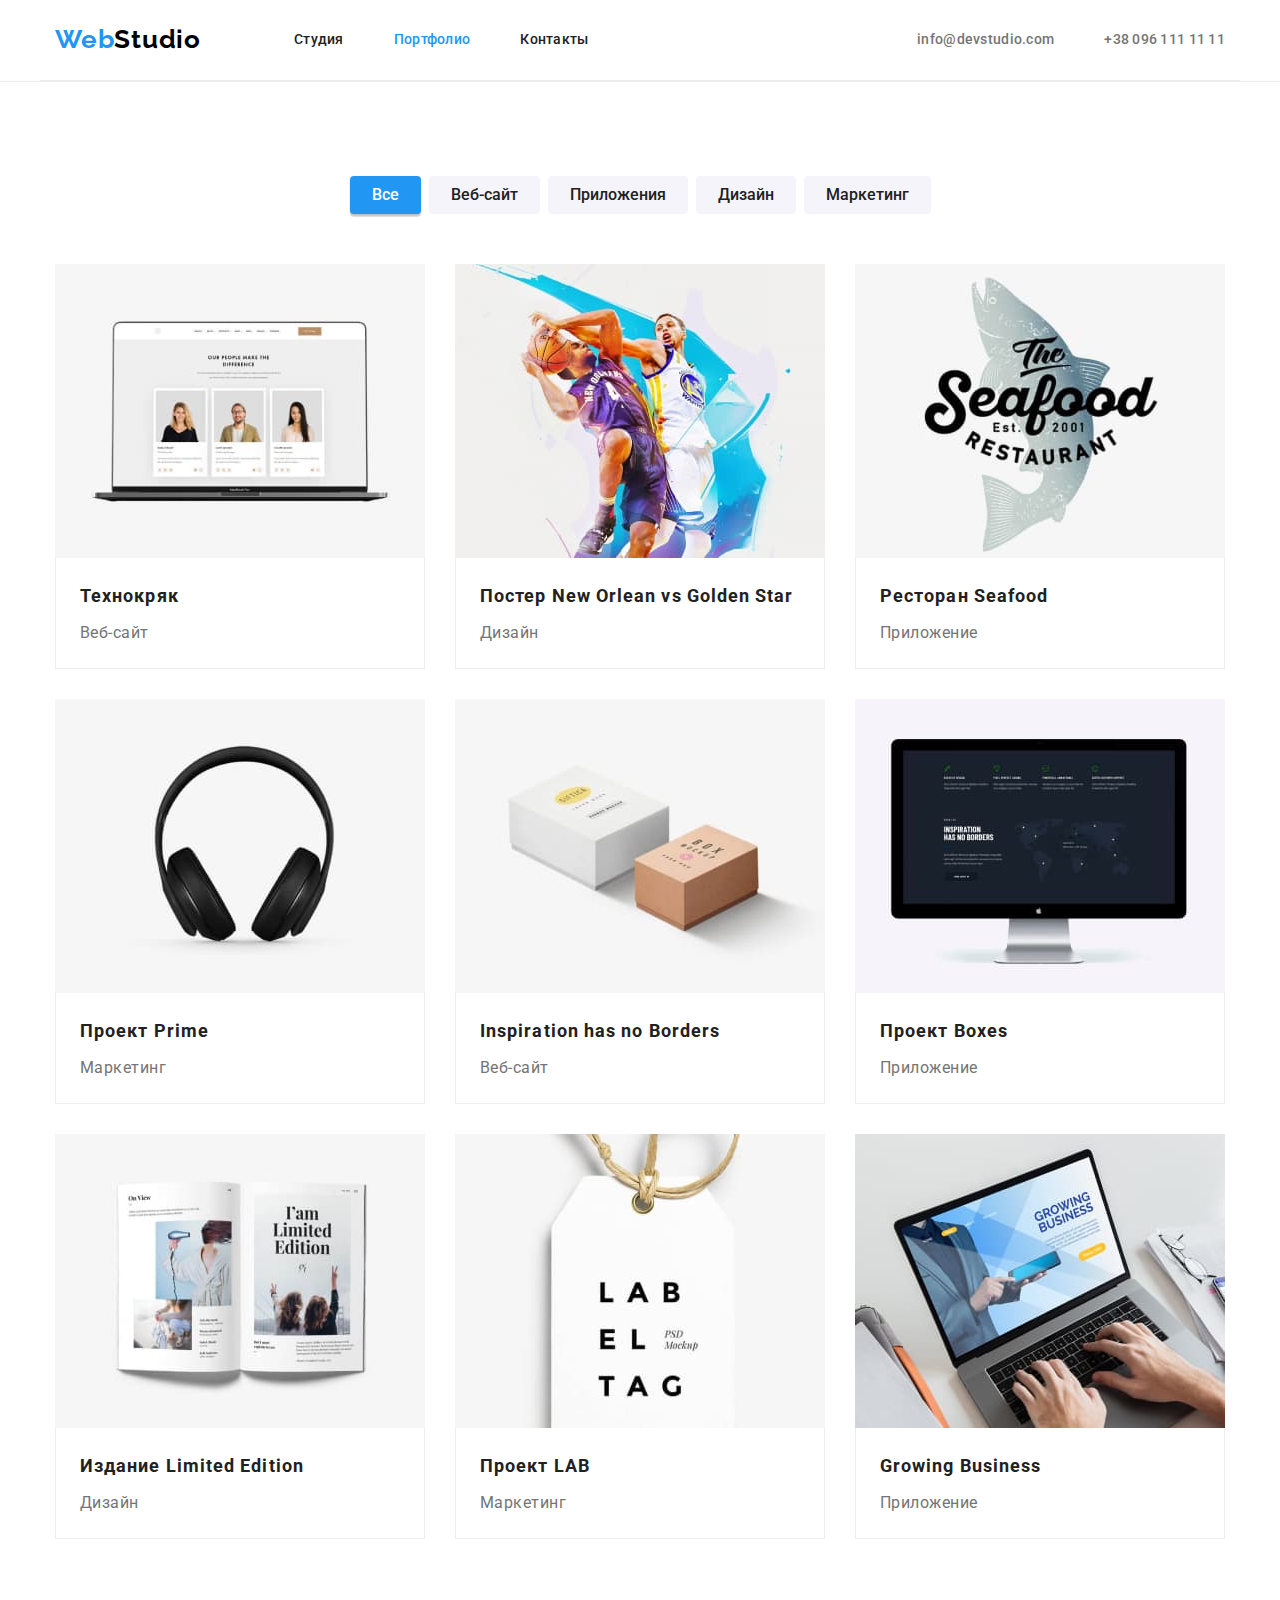
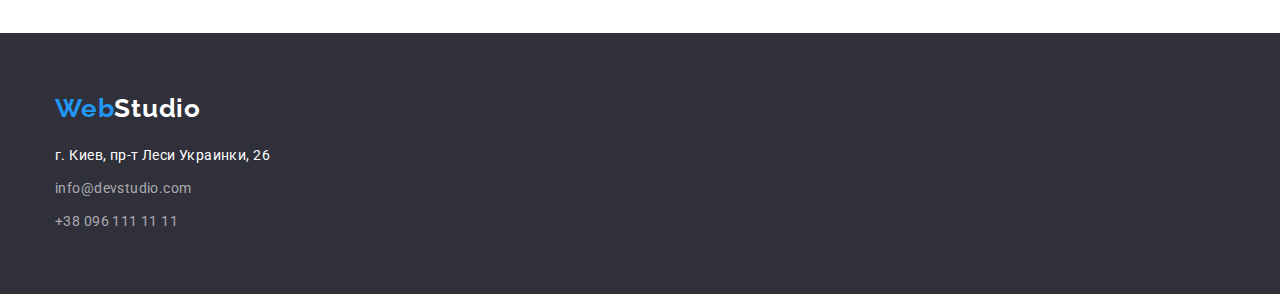
==== portfolio.html @ e0784b1e "Клонирует предыдущий завершённый этап проекта." ====
<!DOCTYPE html>
<html lang="en">

<head>
    <meta charset="UTF-8">
    <meta http-equiv="X-UA-Compatible" content="IE=edge">
    <meta name="viewport" content="width=device-width, initial-scale=1.0">
    <title>Document</title>

    <link rel="preconnect" href="https://fonts.googleapis.com">
    <link rel="preconnect" href="https://fonts.gstatic.com" crossorigin>
    <link href="https://fonts.googleapis.com/css2?family=Raleway:wght@700&family=Roboto:wght@400;500;700;900&display=swap" rel="stylesheet">

    <link rel="stylesheet" href="https://cdnjs.cloudflare.com/ajax/libs/modern-normalize/1.1.0/modern-normalize.min.css">

    <link rel="stylesheet" href="./css/styles.css">



</head>



<body>
    <!-- Menu-->
    <header class="page-header">
        <div class="container page-header">
            <nav class="nav-flex">
                <a href="./index.html" class="logo link"><span class="blue-logo">Web</span>Studio</a>
                <ul class="site-nav ">
                    <li class="item"><a href="./index.html" class="link ">Студия</a></li>
                    <li class="item"><a href="./portfolio.html" class="link current">Портфолио</a></li>
                    <li class="item"><a href="#" class="link">Контакты</a></li>
                </ul>
            </nav>
            <ul class="auth-nav ">
                <li class="iteam"><a href="mailto:info@devstudio.com" class="link">info@devstudio.com</a></li>
                <li class="iteam"><a href="tel:+380961111111" class="link">+38 096 111 11 11</a></li>
            </ul>

        </div>

    </header>

    <!-- Main -->
    <main>
        <section class="section">
            <div class="container">
                <h1 class="visually-hidden">Потртфолио</h1>
                <ul class="filter">
                    <li class="filter-iteam"><button type="button" class="button current secondary">Все</button></li>
                    <li class="filter-iteam"><button type="button" class="button secondary">Веб-сайт</button></li>
                    <li class="filter-iteam"><button type="button" class="button secondary">Приложения</button></li>
                    <li class="filter-iteam"><button type="button" class="button secondary">Дизайн</button></li>
                    <li class="filter-iteam"><button type="button" class="button secondary">Маркетинг</button></li>
                </ul>
                <ul class="gallery">
                    <li class="iteam">
                        <a href="" class="link">
                            <img src="./img/portfolio/img-p.jpg" alt="Технокряк" width="370px">
                            <div class="gallery-desc">
                                <h2 class="gallery-title">Технокряк</h2>
                                <p class="gallery-text">Веб-сайт</p>
                            </div>
                        </a>

                    </li>
                    <li class="iteam">
                        <a href="" class="link">
                            <img src="./img/portfolio/img-p1.jpg" alt="Постер New Orlean vs Golden Star" width="370px">
                            <div class="gallery-desc">
                                <h2 class="gallery-title">Постер New Orlean vs Golden Star</h2>
                                <p class="gallery-text">Дизайн</p>
                            </div>
                        </a>

                    </li>
                    <li class="iteam">
                        <a href="" class="link">
                            <img src="./img/portfolio/img-p2.jpg" alt="Ресторан Seafood" width="370px">
                            <div class="gallery-desc">
                                <h2 class="gallery-title">Ресторан Seafood</h2>
                                <p class="gallery-text">Приложение</p>
                            </div>
                        </a>

                    </li>
                    <li class="iteam">
                        <a href="" class="link">
                            <img src="./img/portfolio/img-p3.jpg" alt="Проект Prime" width="370px">
                            <div class="gallery-desc">
                                <h2 class="gallery-title">Проект Prime</h2>
                                <p class="gallery-text">Маркетинг</p>
                            </div>
                        </a>
                    </li>


                    <li class="iteam">
                        <a href="" class="link">
                            <img src="./img/portfolio/img-p4.jpg" alt="Inspiration has no Borders" width="370px">
                            <div class="gallery-desc">
                                <h2 class="gallery-title">Inspiration has no Borders</h2>
                                <p class="gallery-text">Веб-сайт</p>
                            </div>
                        </a>

                    </li>
                    <li class="iteam">
                        <a href="" class="link">
                            <img src="./img/portfolio/img-p5.jpg" alt="Проект Boxes" width="370px">
                            <div class="gallery-desc">
                                <h2 class="gallery-title">Проект Boxes</h2>
                                <p class="gallery-text">Приложение</p>
                            </div>
                        </a>

                    </li>
                    <li class="iteam">
                        <a href="" class="link">
                            <img src="./img/portfolio/img-p6.jpg" alt="Издание Limited Edition" width="370px">
                            <div class="gallery-desc">
                                <h2 class="gallery-title">Издание Limited Edition</h2>
                                <p class="gallery-text">Дизайн</p>
                            </div>
                        </a>
                    </li>
                    <li class="iteam">
                        <a href="" class="link">
                            <img src="./img/portfolio/img-p7.jpg" alt="Проект LAB" width="370px">
                            <div class="gallery-desc">
                                <h2 class="gallery-title">Проект LAB</h2>
                                <p class="gallery-text">Маркетинг</p>
                            </div>
                        </a>
                    </li>
                    <li class="iteam">
                        <a href="" class="link">
                            <img src="./img/portfolio/img-p8.jpg" alt="Growing Business" width="370px">
                            <div class="gallery-desc">
                                <h2 class="gallery-title">Growing Business</h2>
                                <p class="gallery-text">Приложение</p>
                            </div>

                        </a>
                    </li>
                </ul>

            </div>
        </section>
    </main>

    <!-- Footer-->
    <footer class="footer">
        <div class="container">
            <a href="./index.html" class="logo link"><span class="blue-logo">Web</span>Studio</a>
            <address class="address">
                <ul class="address-desc">
                    <li class="address-item"><a href="https://goo.gl/maps/hwr6JyE6x6DrGfeN8" class="link link-address">г. Киев, пр-т Леси Украинки, 26</a></li>
                    <li class="address-item"><a href="mailto:info@devstudio.com" class="link">info@devstudio.com</a></li>
                    <li class="address-item"><a href="tel:+380961111111" class="link">+38 096 111 11 11</a></li>
                </ul>
            </address>

        </div>
    </footer>

</body>

</html>
---- css/styles.css ----
/* Цвет основного текста   #757575; */


/* Вторичный цвет текста  #212121; */


/* Акцент  #2196F3; */


/* Фон  #E5E5E5; */


/* Вторичный фон #F5F4FA; */


/*  Raleway 700 Roboto 400 500 700 bold 900 */


/* Цвет кнопок - вторичный #F5F4FA; */

:root {
    --text-primary-color: #757575;
    --text-title-color: #212121;
    --text-secondary-color: #212121;
    --accent-color: #2196F3;
    --white-color: #ffffff;
    --bac-secondary-color: #F5F4FA;
    --batton-primary-color: #2196F3;
    --batton-secondary-color: #F5F4FA;
}

body {
    background-color: var(--white-color);
    color: var(--text-primary-color);
    font-family: 'Roboto', sans-serif;
}

h1,
h2,
h3,
p {
    margin: 0;
}

ul {
    padding: 0;
    margin: 0;
    list-style: none;
}

img {
    display: block;
    width: 100%;
    height: auto;
}

.visually-hidden {
    position: absolute;
    width: 1px;
    height: 1px;
    margin: -1px;
    border: 0;
    padding: 0;
    white-space: nowrap;
    clip-path: inset(100%);
    clip: rect(0 0 0 0);
    overflow: hidden;
}

.link {
    text-decoration: none
}

.container {
    width: 1200px;
    margin: 0 auto;
    padding: 0 15px;
    /* outline: 2px solid tomato; */
}


/* Logo */

.logo {
    color: #000000;
    font-family: 'Raleway', sans-serif;
    font-weight: 700;
    font-size: 26px;
    line-height: 1.2;
    letter-spacing: 0.03em;
}

.logo .blue-logo {
    color: var(--accent-color);
}

.logo:hover,
.logo:focus {
    color: var(--accent-color);
}


/* Header */

.page-header {
    border-bottom: 1px solid #ECECEC;
}

.container.page-header {
    display: flex;
    align-items: center;
}


/* Site nav */

.site-nav {
    display: flex;
    margin-left: 93px;
    font-weight: 500;
    font-size: 14px;
    line-height: 1.14;
    letter-spacing: 0.02em;
}

.nav-flex {
    display: flex;
    align-items: center;
}

.site-nav .item:not(:last-child) {
    margin-right: 50px;
}

.site-nav .link {
    display: block;
    padding-top: 32px;
    padding-bottom: 32px;
    color: var(--text-secondary-color);
}

.site-nav .link:hover,
.site-nav .link:focus {
    color: var(--accent-color);
}

.site-nav .link.current {
    color: var(--accent-color);
    cursor: pointer
}


/* Auth-nav */

.auth-nav {
    display: flex;
    font-weight: 500;
    font-size: 14px;
    line-height: 1.14;
    letter-spacing: 0.02em;
    margin-left: auto;
}

.auth-nav>.iteam:first-child {
    margin-right: 50px;
}

.auth-nav .link {
    color: var(--text-primary-color);
}

.auth-nav .link:hover,
.auth-nav .link:focus {
    color: var(--accent-color);
}


/* Hero */

.hero {
    padding: 200px 0;
    text-align: center;
    background-color: #000000;
}

.hero .hero-title {
    color: var(--white-color);
    width: 696px;
    font-weight: 900;
    font-size: 44px;
    line-height: 1.36;
    letter-spacing: 0.06em;
    text-transform: uppercase;
    margin-top: 0;
    margin-bottom: 30px;
    margin-left: auto;
    margin-right: auto;
}


/* Section */

.section {
    padding: 94px 0;
}

.section .section-title {
    color: var(--text-title-color);
    font-weight: 700;
    font-size: 36px;
    line-height: 1.17;
    text-align: center;
    letter-spacing: 0.03em;
    margin-top: 0;
    margin-bottom: 50px;
}


/* Advantages */

.advantages {
    display: flex;
    justify-content: space-between;
}

.advantages-item {
    width: 270px;
    /* outline: 2px solid tomato; */
}

.advantages-title {
    color: var(--text-title-color);
    font-weight: 700;
    font-size: 14px;
    line-height: 1.14;
    letter-spacing: 0.03em;
    text-transform: uppercase;
    margin-top: 0;
    margin-bottom: 10px;
}

.advantages-text {
    color: var(--text-primary-color);
    font-size: 14px;
    line-height: 1.71;
    letter-spacing: 0.03em;
    margin-top: 0;
    margin-bottom: 0;
}


/* What are we doing */

.doing-section {
    padding-top: 0;
}

.doing {
    display: flex;
}

.doing-item:not(:last-child) {
    margin-right: 30px;
}


/* Team */

.team-section {
    background-color: var(--bac-secondary-color);
}

.team {
    display: flex;
}

.team-item {
    box-shadow: 0px 1px 3px rgba(0, 0, 0, 0.12), 0px 1px 1px rgba(0, 0, 0, 0.14), 0px 2px 1px rgba(0, 0, 0, 0.2);
    border-radius: 0px 0px 4px 4px;
}

.team-item:not(:last-child) {
    margin-right: 30px;
}

.team-desc {
    background: #FFFFFF;
    padding: 30px 0;
    text-align: center;
}

.team-title {
    color: var(--text-secondary-color);
    font-weight: 500;
    font-size: 16px;
    line-height: 1.18;
    letter-spacing: 0.03em;
    margin-bottom: 10px;
}

.team-text {
    color: var(--text-primary-color);
    font-size: 16px;
    line-height: 1.18;
    letter-spacing: 0.03em;
    margin-top: 0;
    margin-bottom: 0;
}


/* Button */

.button {
    display: inline-block;
    padding: 6px 22px;
    background-color: var(--batton-secondary-color);
    color: var(--text-secondary-color);
    border: 0px solid transparent;
    border-radius: 4px;
    cursor: pointer;
    font-weight: 500;
    font-size: 16px;
    line-height: 1.62;
    text-decoration: none;
    text-align: center;
}

.button:hover,
.button:focus,
.button:active {
    background-color: var(--batton-primary-color);
    color: var(--white-color);
}

.button.primary {
    background-color: var(--batton-primary-color);
    color: var(--white-color);
    padding: 10px 32px;
    font-weight: 700;
    font-size: 16px;
    line-height: 1.88;
}

.button.primary:hover,
.button.primary:focus,
.button.primary:active {
    background-color: var(--batton-secondary-color);
    color: var(--batton-primary-color);
    cursor: pointer;
    padding: 10px 32px;
}

.button.secondary:hover,
.button.secondary:focus,
.button.secondary:active,
.button.current.secondary {
    box-shadow: 0px 3px 1px rgba(0, 0, 0, 0.1), 0px 1px 2px rgba(0, 0, 0, 0.08), 0px 2px 2px rgba(0, 0, 0, 0.12);
}


/* Footer */

.footer {
    background-color: #2F303A;
    color: var(--white-color);
    padding-top: 60px;
    padding-bottom: 60px;
}

.footer .logo.link {
    color: var(--white-color);
}

.footer .link {
    color: rgba(255, 255, 255, 0.6);
}

.address {
    margin-top: 20px;
}

.footer .link.link-address {
    color: var(--white-color);
}

.address-desc {
    font-style: normal;
    font-size: 14px;
    line-height: 1.71;
    letter-spacing: 0.03em;
}

.address-item:not(:last-child) {
    margin-bottom: 9px;
}

.footer .link:hover,
.footer .link:focus {
    color: var(--accent-color);
}


/* Portfolio */


/* Filter */

.filter {
    display: flex;
    justify-content: center;
    margin-bottom: 50px;
}

.filter-iteam:not(:last-child) {
    margin-right: 8px;
}

.filter .current {
    background-color: var(--accent-color);
    color: var(--white-color);
    cursor: pointer
}


/* Gallery */

.gallery {
    display: flex;
    flex-wrap: wrap;
}

.gallery .iteam {
    width: calc((100% - 60px) / 3);
}

.gallery .iteam:not(:nth-child(3n)) {
    margin-right: 30px;
}

.gallery .iteam:not(:nth-last-child(-n+3)) {
    margin-bottom: 30px;
}

.gallery-desc {
    border: 1px solid #EEEEEE;
    box-sizing: border-box;
    border-top: none;
    padding: 20px 24px;
}

.gallery-title {
    color: var(--text-title-color);
    font-weight: 700;
    font-size: 18px;
    line-height: 2;
    letter-spacing: 0.06em;
    margin-bottom: 4px;
}

.gallery-text {
    color: var(--text-primary-color);
    font-size: 16px;
    line-height: 1.87;
    letter-spacing: 0.03em;
}
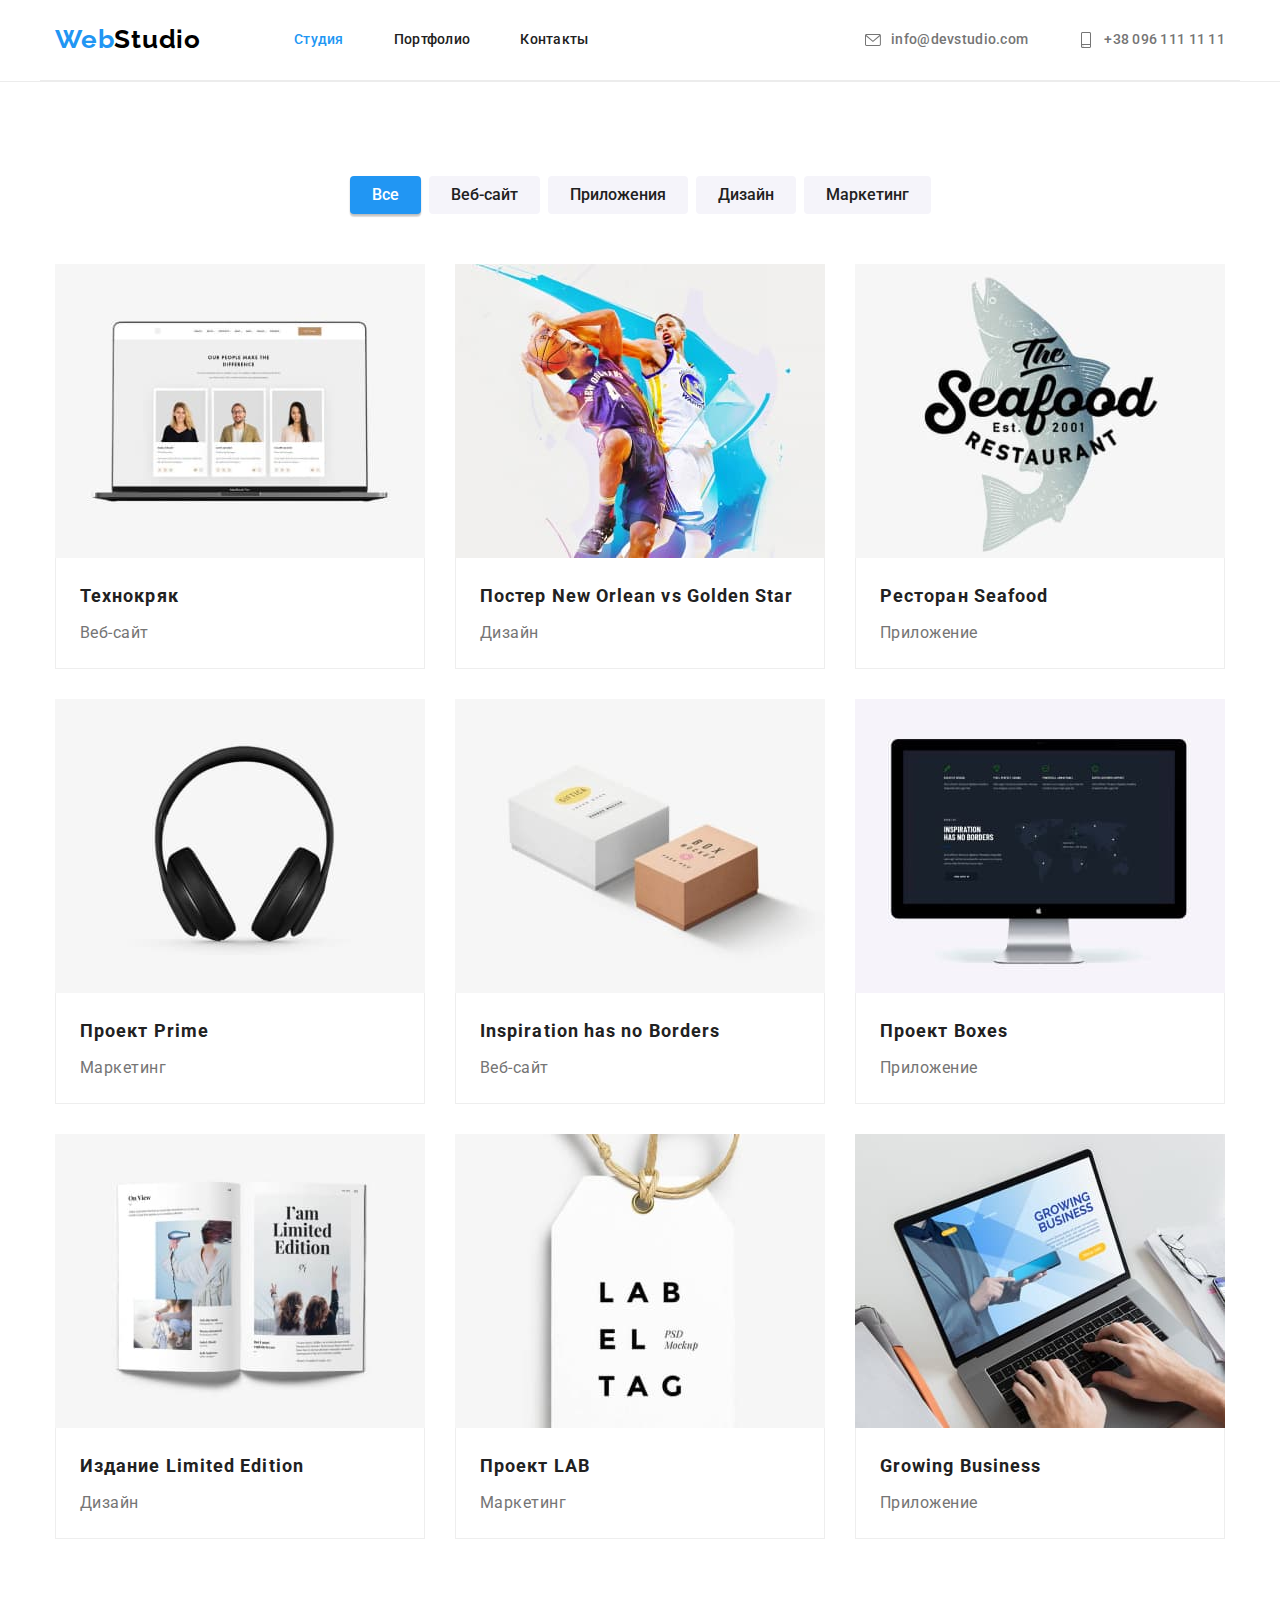
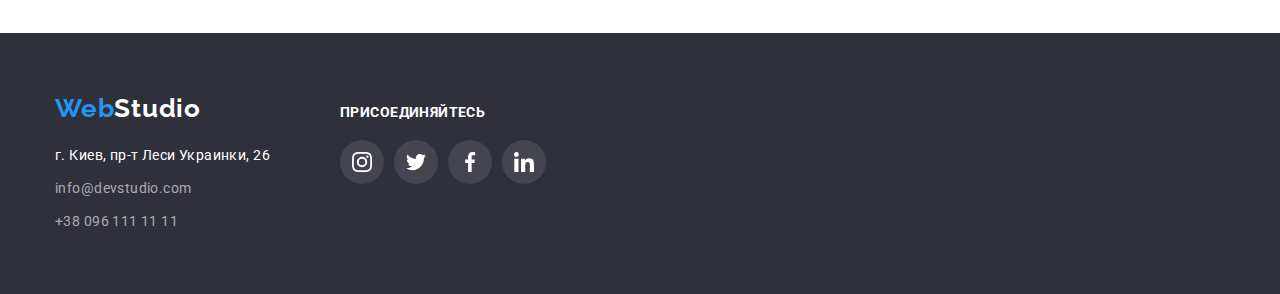
==== commit 49e943fe: "Правит классы, добавляет ссылки" ====
--- a/portfolio.html
+++ b/portfolio.html
@@ -1,5 +1,5 @@
 <!DOCTYPE html>
-<html lang="en">
+<html lang="ru">
 
 <head>
     <meta charset="UTF-8">
@@ -28,14 +28,28 @@
             <nav class="nav-flex">
                 <a href="./index.html" class="logo link"><span class="blue-logo">Web</span>Studio</a>
                 <ul class="site-nav ">
-                    <li class="item"><a href="./index.html" class="link ">Студия</a></li>
-                    <li class="item"><a href="./portfolio.html" class="link current">Портфолио</a></li>
+                    <li class="item"><a href="./index.html" class="link current">Студия</a></li>
+                    <li class="item"><a href="./portfolio.html" class="link">Портфолио</a></li>
                     <li class="item"><a href="#" class="link">Контакты</a></li>
                 </ul>
             </nav>
-            <ul class="auth-nav ">
-                <li class="iteam"><a href="mailto:info@devstudio.com" class="link">info@devstudio.com</a></li>
-                <li class="iteam"><a href="tel:+380961111111" class="link">+38 096 111 11 11</a></li>
+            <ul class="auth-nav">
+                <li class="iteam">
+                    <a href="mailto:info@devstudio.com" class="link">
+                        <svg class="icon-head">
+                            <use href="./img/symbol-defs1.svg#envelope">
+                            </use>
+                        </svg> info@devstudio.com
+                    </a>
+                </li>
+                <li class="iteam">
+                    <a href="tel:+380961111111" class="link">
+                        <svg class="icon-head">
+                            <use href="./img/symbol-defs1.svg#smartphone">
+                            </use>
+                        </svg> +38 096 111 11 11
+                    </a>
+                </li>
             </ul>
 
         </div>
@@ -153,14 +167,44 @@
     <!-- Footer-->
     <footer class="footer">
         <div class="container">
-            <a href="./index.html" class="logo link"><span class="blue-logo">Web</span>Studio</a>
-            <address class="address">
-                <ul class="address-desc">
-                    <li class="address-item"><a href="https://goo.gl/maps/hwr6JyE6x6DrGfeN8" class="link link-address">г. Киев, пр-т Леси Украинки, 26</a></li>
-                    <li class="address-item"><a href="mailto:info@devstudio.com" class="link">info@devstudio.com</a></li>
-                    <li class="address-item"><a href="tel:+380961111111" class="link">+38 096 111 11 11</a></li>
-                </ul>
-            </address>
+            <div class="cont-footer">
+                <div class="footer-address">
+                    <a href="./index.html" class="logo link"><span class="blue-logo">Web</span>Studio</a>
+                    <address class="address">
+                        <ul class="address-desc">
+                            <li class="address-item"><a href="https://goo.gl/maps/hwr6JyE6x6DrGfeN8" class="link link-address">г. Киев, пр-т Леси Украинки, 26</a></li>
+                            <li class="address-item"><a href="mailto:info@devstudio.com" class="link">info@devstudio.com</a></li>
+                            <li class="address-item"><a href="tel:+380961111111" class="link">+38 096 111 11 11</a></li>
+                        </ul>
+                    </address>
+                </div>
+                <div class="join">
+                    <h2 class="join-title">присоединяйтесь</h2>
+                    <ul class="join-social">
+                        <li class="join-icon">
+                            <a href="" class="join-link">
+                                <svg class="join-svg"><use href="./img/symbol-defs1.svg#instagram1" ></use></svg>
+                            </a>
+                        </li>
+                        <li class="join-icon">
+                            <a href="" class="join-link">
+                                <svg class="join-svg"><use href="./img/symbol-defs1.svg#twitter1" ></use></svg>
+                            </a>
+                        </li>
+                        <li class="join-icon">
+                            <a href="" class="join-link">
+                                <svg class="join-svg"><use href="./img/symbol-defs1.svg#facebook1" ></use></svg>
+                            </a>
+                        </li>
+                        <li class="join-icon">
+                            <a href="" class="join-link">
+                                <svg class="join-svg"><use href="./img/symbol-defs1.svg#linkedin1" ></use></svg>
+                            </a>
+                        </li>
+                    </ul>
+                </div>
+
+            </div>
 
         </div>
     </footer>
--- a/css/styles.css
+++ b/css/styles.css
@@ -159,6 +159,7 @@
     line-height: 1.14;
     letter-spacing: 0.02em;
     margin-left: auto;
+    align-items: center;
 }
 
 .auth-nav>.iteam:first-child {
@@ -166,12 +167,23 @@
 }
 
 .auth-nav .link {
+    display: flex;
     color: var(--text-primary-color);
+    fill: var(--text-primary-color);
 }
 
 .auth-nav .link:hover,
 .auth-nav .link:focus {
     color: var(--accent-color);
+    fill: var(--accent-color);
+}
+
+.icon-head {
+    width: 16px;
+    height: 16px;
+    padding: 0;
+    margin: 0 10px 0 0;
+    align-items: center;
 }
 
 
@@ -180,7 +192,15 @@
 .hero {
     padding: 200px 0;
     text-align: center;
+    max-width: 1600px;
+    min-height: 600px;
+    margin-left: auto;
+    margin-right: auto;
     background-color: #000000;
+    background-image: linear-gradient( to right, rgba(47, 48, 58, 0.4), rgba(47, 48, 58, 0.4)), url(../img/Img-hero.jpg);
+    background-position: center;
+    background-repeat: no-repeat;
+    block-size: auto;
 }
 
 .hero .hero-title {
@@ -248,6 +268,23 @@
     margin-bottom: 0;
 }
 
+.adv-icon {
+    display: flex;
+    padding: 0;
+    margin: 0 0 30px 0;
+    height: 120px;
+    background-color: #F5F4FA;
+    justify-content: center;
+    align-items: center
+}
+
+.adv-svg {
+    width: 70px;
+    height: 70px;
+    padding: 0;
+    margin: 0;
+}
+
 
 /* What are we doing */
 
@@ -277,6 +314,7 @@
 .team-item {
     box-shadow: 0px 1px 3px rgba(0, 0, 0, 0.12), 0px 1px 1px rgba(0, 0, 0, 0.14), 0px 2px 1px rgba(0, 0, 0, 0.2);
     border-radius: 0px 0px 4px 4px;
+    background: #FFFFFF;
 }
 
 .team-item:not(:last-child) {
@@ -284,7 +322,6 @@
 }
 
 .team-desc {
-    background: #FFFFFF;
     padding: 30px 0;
     text-align: center;
 }
@@ -305,6 +342,76 @@
     letter-spacing: 0.03em;
     margin-top: 0;
     margin-bottom: 0;
+}
+
+.team-social {
+    display: flex;
+    justify-content: center;
+    margin-top: 16px;
+}
+
+.link-social {
+    margin: 0;
+    padding: 0;
+    width: 44px;
+    height: 44px;
+    display: flex;
+    justify-content: center;
+    align-items: center;
+    fill: #AFB1B8;
+}
+
+.team-icon:not(:last-child) {
+    margin-right: 10px;
+}
+
+.link-social:hover,
+.link-social:focus,
+.link-social:active {
+    border-radius: 100%;
+    background: var(--batton-primary-color);
+    fill: #FFFFFF;
+}
+
+.team-svg {
+    width: 20px;
+    height: 20px;
+}
+
+
+/* Company */
+
+.company-list {
+    display: flex;
+    justify-content: center;
+}
+
+.company-link {
+    margin: 0;
+    padding: 0;
+    width: 170px;
+    height: 92px;
+    display: flex;
+    justify-content: center;
+    align-items: center;
+    fill: #AFB1B8;
+    border: 1px solid #AFB1B8;
+    box-sizing: border-box;
+    border-radius: 4px;
+    object-fit: contain;
+}
+
+.company-link:active,
+.company-link:focus,
+.company-link:hover {
+    fill: var(--accent-color);
+    border: 1px solid var(--accent-color);
+    box-sizing: border-box;
+    border-radius: 4px;
+}
+
+.company-item:not(:last-child) {
+    margin-right: 30px;
 }
 
 
@@ -367,11 +474,22 @@
     padding-bottom: 60px;
 }
 
-.footer .logo.link {
+
+/* Cont-footer */
+
+.cont-footer {
+    display: flex;
+    align-items: baseline;
+}
+
+
+/* footer-address */
+
+.footer-address .logo.link {
     color: var(--white-color);
 }
 
-.footer .link {
+.footer-address .link {
     color: rgba(255, 255, 255, 0.6);
 }
 
@@ -400,6 +518,56 @@
 }
 
 
+/* Join */
+
+.join {
+    margin-left: 70px;
+}
+
+.join-title {
+    margin-bottom: 20px;
+    font-weight: 700;
+    font-size: 14px;
+    line-height: 16px;
+    letter-spacing: 0.03em;
+    text-transform: uppercase;
+    color: #FFFFFF;
+}
+
+.join-social {
+    display: flex;
+    justify-content: center;
+}
+
+.join-link {
+    padding: 0;
+    width: 44px;
+    height: 44px;
+    display: flex;
+    justify-content: center;
+    align-items: center;
+    fill: #FFFFFF;
+    border-radius: 50%;
+    background: rgba(255, 255, 255, 0.1);
+}
+
+.join-icon:not(:last-child) {
+    margin-right: 10px;
+}
+
+.join-link:hover,
+.join-link:focus,
+.join-link:active {
+    border-radius: 50%;
+    background: var(--batton-primary-color);
+}
+
+.join-svg {
+    width: 20px;
+    height: 20px;
+}
+
+
 /* Portfolio */
 
 
@@ -439,6 +607,14 @@
 
 .gallery .iteam:not(:nth-last-child(-n+3)) {
     margin-bottom: 30px;
+}
+
+.gallery .iteam:hover,
+.gallery .iteam:focus {
+    cursor: pointer;
+    background: #FFFFFF;
+    border: 1px solid #EEEEEE;
+    box-shadow: 0px 1px 1px rgba(0, 0, 0, 0.12), 0px 4px 4px rgba(0, 0, 0, 0.06), 1px 4px 6px rgba(0, 0, 0, 0.16);
 }
 
 .gallery-desc {
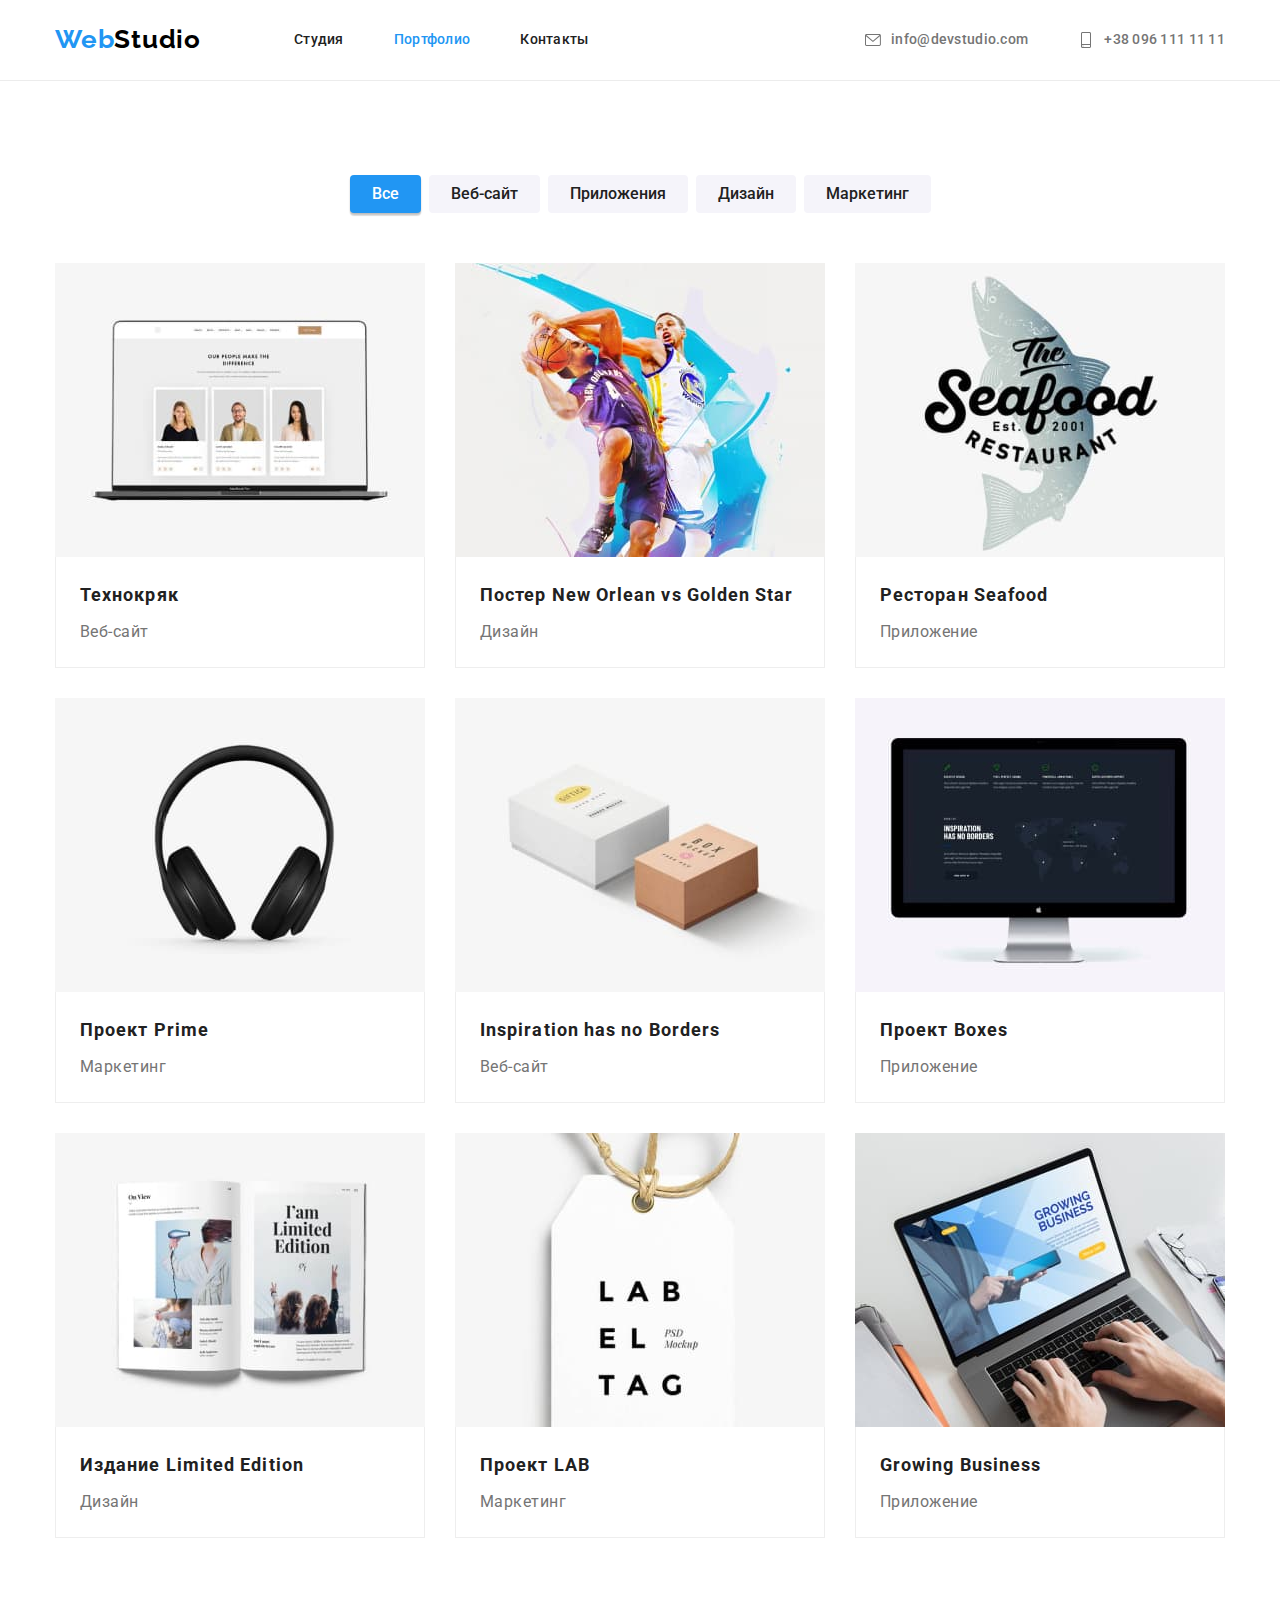
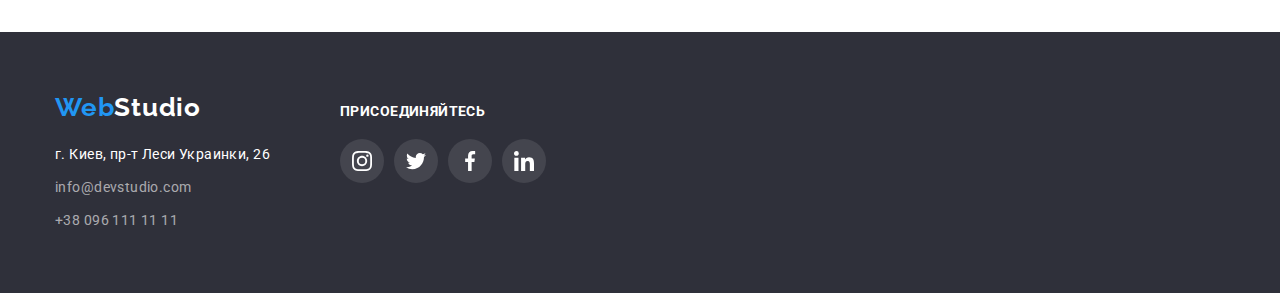
==== commit aefa7831: "Обновляет меню, подвал, SVG" ====
--- a/portfolio.html
+++ b/portfolio.html
@@ -28,8 +28,8 @@
             <nav class="nav-flex">
                 <a href="./index.html" class="logo link"><span class="blue-logo">Web</span>Studio</a>
                 <ul class="site-nav ">
-                    <li class="item"><a href="./index.html" class="link current">Студия</a></li>
-                    <li class="item"><a href="./portfolio.html" class="link">Портфолио</a></li>
+                    <li class="item"><a href="./index.html" class="link">Студия</a></li>
+                    <li class="item"><a href="./portfolio.html" class="link current">Портфолио</a></li>
                     <li class="item"><a href="#" class="link">Контакты</a></li>
                 </ul>
             </nav>
--- a/css/styles.css
+++ b/css/styles.css
@@ -104,11 +104,14 @@
 
 .page-header {
     border-bottom: 1px solid #ECECEC;
+    background: #FFFFFF;
+    /* position: fixed; */
 }
 
 .container.page-header {
     display: flex;
     align-items: center;
+    border-bottom: none;
 }
 
 
@@ -609,8 +612,12 @@
     margin-bottom: 30px;
 }
 
-.gallery .iteam:hover,
-.gallery .iteam:focus {
+.gallery .link {
+    display: block;
+}
+
+.gallery .link:hover,
+.gallery .link:focus {
     cursor: pointer;
     background: #FFFFFF;
     border: 1px solid #EEEEEE;
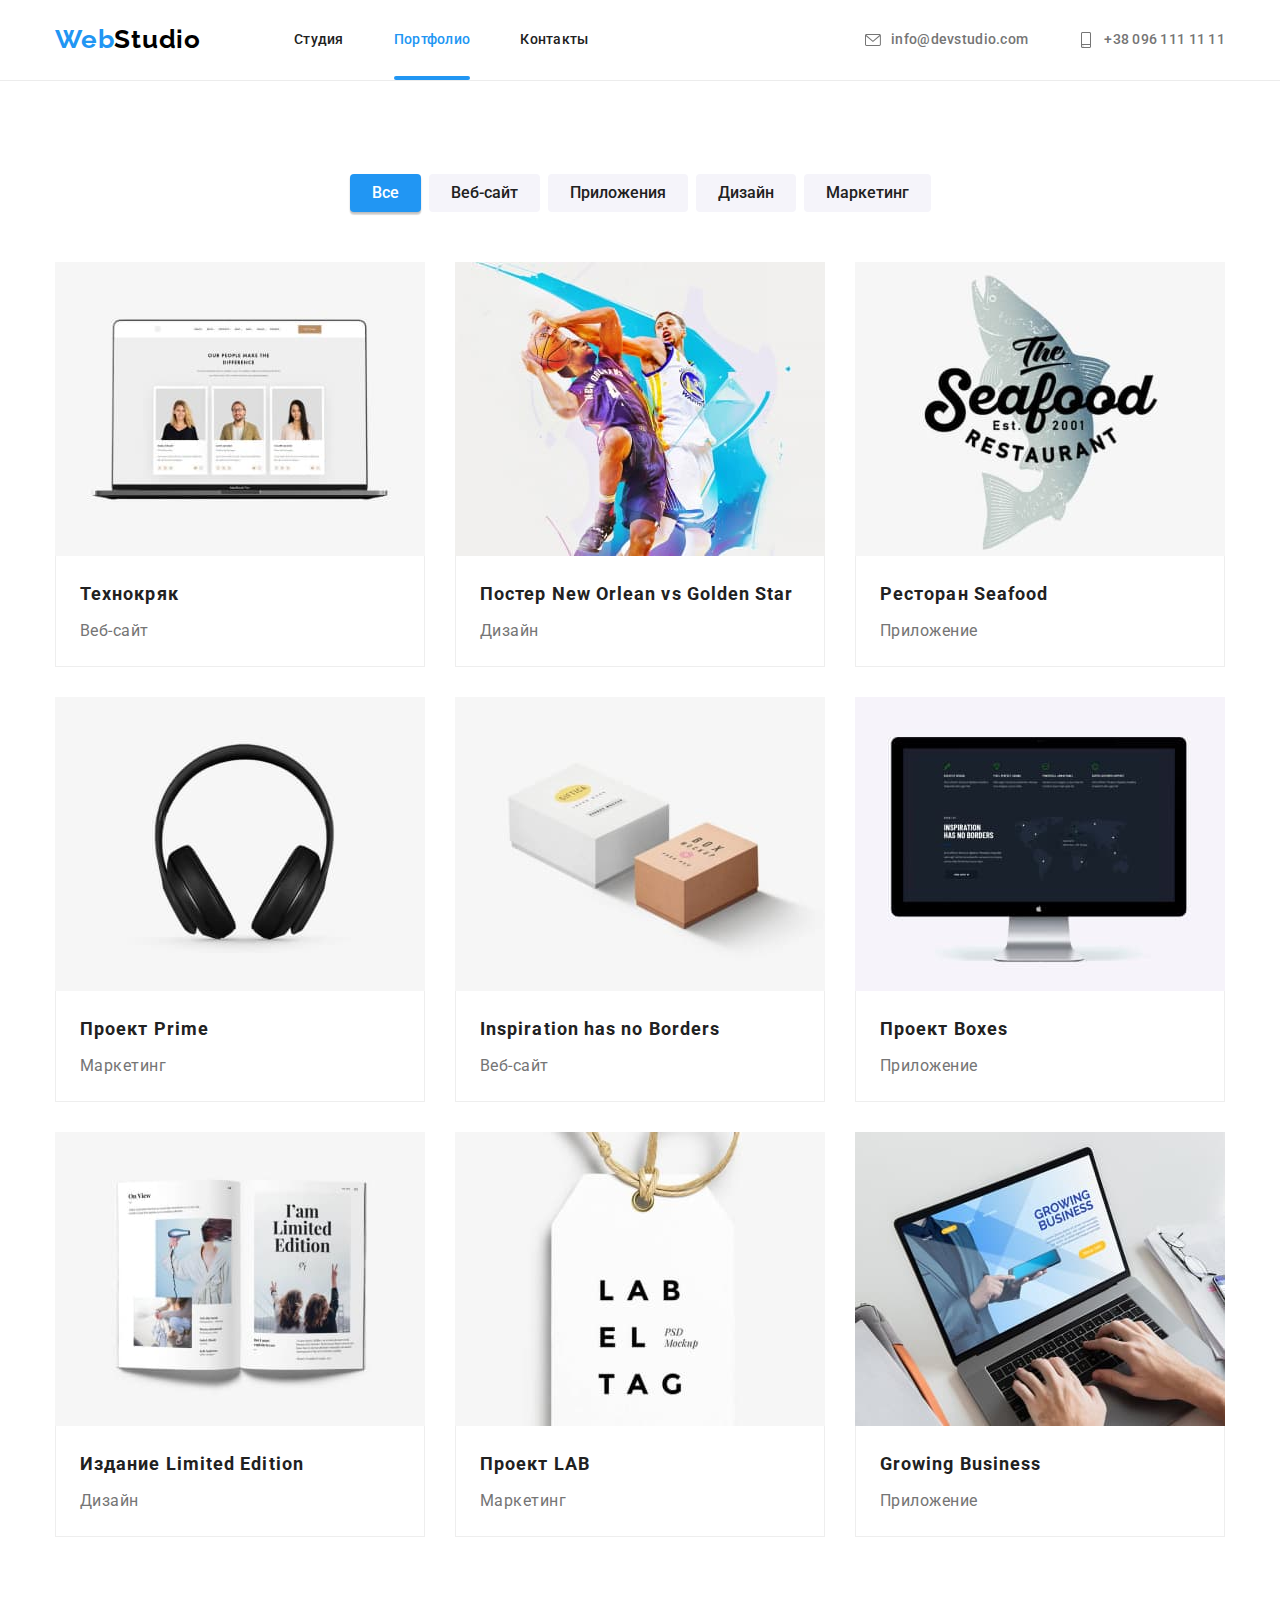
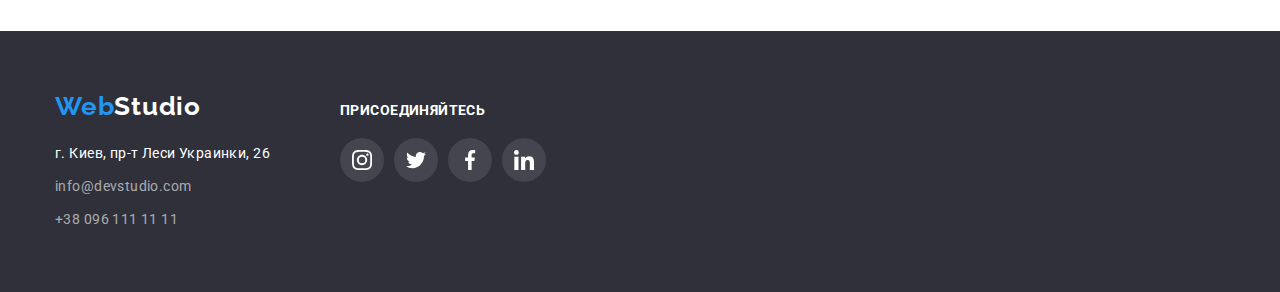
==== commit 7be4fe3f: "Добавляет позиционирование, анимацию и js" ====
--- a/portfolio.html
+++ b/portfolio.html
@@ -24,7 +24,7 @@
 <body>
     <!-- Menu-->
     <header class="page-header">
-        <div class="container page-header">
+        <div class="container menu">
             <nav class="nav-flex">
                 <a href="./index.html" class="logo link"><span class="blue-logo">Web</span>Studio</a>
                 <ul class="site-nav ">
@@ -71,7 +71,12 @@
                 <ul class="gallery">
                     <li class="iteam">
                         <a href="" class="link">
-                            <img src="./img/portfolio/img-p.jpg" alt="Технокряк" width="370px">
+                            <div class="img-gallery">
+                                <img src="./img/portfolio/img-p.jpg" alt="Технокряк" width="370px">
+                                <p class="iteam-text">
+                                    Ресурс предлагает комплексные предложения с разным уровнем функционала и сервисов. Все это позволит посетителю получить исчерпывающие сведения о компании или частном лице.
+                                </p>
+                            </div>
                             <div class="gallery-desc">
                                 <h2 class="gallery-title">Технокряк</h2>
                                 <p class="gallery-text">Веб-сайт</p>
@@ -81,7 +86,12 @@
                     </li>
                     <li class="iteam">
                         <a href="" class="link">
-                            <img src="./img/portfolio/img-p1.jpg" alt="Постер New Orlean vs Golden Star" width="370px">
+                            <div class="img-gallery">
+                                <img src="./img/portfolio/img-p1.jpg" alt="Технокряк" width="370px">
+                                <p class="iteam-text">
+                                    Ресурс предлагает комплексные предложения с разным уровнем функционала и сервисов. Все это позволит посетителю получить исчерпывающие сведения о компании или частном лице.
+                                </p>
+                            </div>
                             <div class="gallery-desc">
                                 <h2 class="gallery-title">Постер New Orlean vs Golden Star</h2>
                                 <p class="gallery-text">Дизайн</p>
@@ -91,7 +101,12 @@
                     </li>
                     <li class="iteam">
                         <a href="" class="link">
-                            <img src="./img/portfolio/img-p2.jpg" alt="Ресторан Seafood" width="370px">
+                            <div class="img-gallery">
+                                <img src="./img/portfolio/img-p2.jpg" alt="Технокряк" width="370px">
+                                <p class="iteam-text">
+                                    Ресурс предлагает комплексные предложения с разным уровнем функционала и сервисов. Все это позволит посетителю получить исчерпывающие сведения о компании или частном лице.
+                                </p>
+                            </div>
                             <div class="gallery-desc">
                                 <h2 class="gallery-title">Ресторан Seafood</h2>
                                 <p class="gallery-text">Приложение</p>
@@ -101,7 +116,12 @@
                     </li>
                     <li class="iteam">
                         <a href="" class="link">
-                            <img src="./img/portfolio/img-p3.jpg" alt="Проект Prime" width="370px">
+                            <div class="img-gallery">
+                                <img src="./img/portfolio/img-p3.jpg" alt="Технокряк" width="370px">
+                                <p class="iteam-text">
+                                    Ресурс предлагает комплексные предложения с разным уровнем функционала и сервисов. Все это позволит посетителю получить исчерпывающие сведения о компании или частном лице.
+                                </p>
+                            </div>
                             <div class="gallery-desc">
                                 <h2 class="gallery-title">Проект Prime</h2>
                                 <p class="gallery-text">Маркетинг</p>
@@ -112,7 +132,12 @@
 
                     <li class="iteam">
                         <a href="" class="link">
-                            <img src="./img/portfolio/img-p4.jpg" alt="Inspiration has no Borders" width="370px">
+                            <div class="img-gallery">
+                                <img src="./img/portfolio/img-p4.jpg" alt="Технокряк" width="370px">
+                                <p class="iteam-text">
+                                    Ресурс предлагает комплексные предложения с разным уровнем функционала и сервисов. Все это позволит посетителю получить исчерпывающие сведения о компании или частном лице.
+                                </p>
+                            </div>
                             <div class="gallery-desc">
                                 <h2 class="gallery-title">Inspiration has no Borders</h2>
                                 <p class="gallery-text">Веб-сайт</p>
@@ -122,7 +147,12 @@
                     </li>
                     <li class="iteam">
                         <a href="" class="link">
-                            <img src="./img/portfolio/img-p5.jpg" alt="Проект Boxes" width="370px">
+                            <div class="img-gallery">
+                                <img src="./img/portfolio/img-p5.jpg" alt="Технокряк" width="370px">
+                                <p class="iteam-text">
+                                    Ресурс предлагает комплексные предложения с разным уровнем функционала и сервисов. Все это позволит посетителю получить исчерпывающие сведения о компании или частном лице.
+                                </p>
+                            </div>
                             <div class="gallery-desc">
                                 <h2 class="gallery-title">Проект Boxes</h2>
                                 <p class="gallery-text">Приложение</p>
@@ -132,7 +162,12 @@
                     </li>
                     <li class="iteam">
                         <a href="" class="link">
-                            <img src="./img/portfolio/img-p6.jpg" alt="Издание Limited Edition" width="370px">
+                            <div class="img-gallery">
+                                <img src="./img/portfolio/img-p6.jpg" alt="Технокряк" width="370px">
+                                <p class="iteam-text">
+                                    Ресурс предлагает комплексные предложения с разным уровнем функционала и сервисов. Все это позволит посетителю получить исчерпывающие сведения о компании или частном лице.
+                                </p>
+                            </div>
                             <div class="gallery-desc">
                                 <h2 class="gallery-title">Издание Limited Edition</h2>
                                 <p class="gallery-text">Дизайн</p>
@@ -141,7 +176,12 @@
                     </li>
                     <li class="iteam">
                         <a href="" class="link">
-                            <img src="./img/portfolio/img-p7.jpg" alt="Проект LAB" width="370px">
+                            <div class="img-gallery">
+                                <img src="./img/portfolio/img-p7.jpg" alt="Технокряк" width="370px">
+                                <p class="iteam-text">
+                                    Ресурс предлагает комплексные предложения с разным уровнем функционала и сервисов. Все это позволит посетителю получить исчерпывающие сведения о компании или частном лице.
+                                </p>
+                            </div>
                             <div class="gallery-desc">
                                 <h2 class="gallery-title">Проект LAB</h2>
                                 <p class="gallery-text">Маркетинг</p>
@@ -150,7 +190,12 @@
                     </li>
                     <li class="iteam">
                         <a href="" class="link">
-                            <img src="./img/portfolio/img-p8.jpg" alt="Growing Business" width="370px">
+                            <div class="img-gallery">
+                                <img src="./img/portfolio/img-p8.jpg" alt="Технокряк" width="370px">
+                                <p class="iteam-text">
+                                    Ресурс предлагает комплексные предложения с разным уровнем функционала и сервисов. Все это позволит посетителю получить исчерпывающие сведения о компании или частном лице.
+                                </p>
+                            </div>
                             <div class="gallery-desc">
                                 <h2 class="gallery-title">Growing Business</h2>
                                 <p class="gallery-text">Приложение</p>
--- a/css/styles.css
+++ b/css/styles.css
@@ -33,6 +33,7 @@
     background-color: var(--white-color);
     color: var(--text-primary-color);
     font-family: 'Roboto', sans-serif;
+    padding-top: 80px;
 }
 
 h1,
@@ -88,6 +89,9 @@
     font-size: 26px;
     line-height: 1.2;
     letter-spacing: 0.03em;
+    transition-property: color;
+    transition-duration: 250ms;
+    transition-timing-function: cubic-bezier(0.4, 0, 0.2, 1);
 }
 
 .logo .blue-logo {
@@ -105,13 +109,27 @@
 .page-header {
     border-bottom: 1px solid #ECECEC;
     background: #FFFFFF;
-    /* position: fixed; */
-}
-
-.container.page-header {
+    width: 100%;
+    position: fixed;
+    top: 0%;
+    left: 50%;
+    transform: translate( -50%, 0%);
+    z-index: 1;
+    content: '';
+}
+
+.container.menu {
     display: flex;
     align-items: center;
     border-bottom: none;
+}
+
+
+/* Nav-flex */
+
+.nav-flex {
+    display: flex;
+    align-items: center;
 }
 
 
@@ -126,9 +144,8 @@
     letter-spacing: 0.02em;
 }
 
-.nav-flex {
-    display: flex;
-    align-items: center;
+.site-nav .item {
+    position: relative;
 }
 
 .site-nav .item:not(:last-child) {
@@ -140,6 +157,10 @@
     padding-top: 32px;
     padding-bottom: 32px;
     color: var(--text-secondary-color);
+    cursor: pointer;
+    transition-property: color;
+    transition-duration: 250ms;
+    transition-timing-function: cubic-bezier(0.4, 0, 0.2, 1);
 }
 
 .site-nav .link:hover,
@@ -149,7 +170,18 @@
 
 .site-nav .link.current {
     color: var(--accent-color);
-    cursor: pointer
+}
+
+.site-nav .link.current::after {
+    display: inline-block;
+    position: absolute;
+    bottom: 0;
+    left: 0;
+    content: '';
+    width: 100%;
+    height: 4px;
+    background: var(--accent-color);
+    border-radius: 2px;
 }
 
 
@@ -173,6 +205,9 @@
     display: flex;
     color: var(--text-primary-color);
     fill: var(--text-primary-color);
+    transition-property: fill, color;
+    transition-duration: 250ms;
+    transition-timing-function: cubic-bezier(0.4, 0, 0.2, 1);
 }
 
 .auth-nav .link:hover,
@@ -273,12 +308,13 @@
 
 .adv-icon {
     display: flex;
+    justify-content: center;
+    align-items: center;
     padding: 0;
     margin: 0 0 30px 0;
     height: 120px;
     background-color: #F5F4FA;
-    justify-content: center;
-    align-items: center
+    border-radius: 4px;
 }
 
 .adv-svg {
@@ -303,6 +339,30 @@
     margin-right: 30px;
 }
 
+.doing-item {
+    position: relative;
+}
+
+.doing-thumb {
+    position: absolute;
+    width: 370px;
+    height: 70px;
+    left: 0;
+    bottom: 0;
+    background: rgba(47, 48, 58, 0.8);
+}
+
+.text-doning {
+    padding: 27px 0px;
+    font-weight: 700;
+    font-size: 14px;
+    line-height: 16px;
+    text-align: center;
+    letter-spacing: 0.03em;
+    text-transform: uppercase;
+    color: #FFFFFF;
+}
+
 
 /* Team */
 
@@ -362,6 +422,9 @@
     justify-content: center;
     align-items: center;
     fill: #AFB1B8;
+    transition-property: fill, border-radius, background;
+    transition-duration: 250ms;
+    transition-timing-function: cubic-bezier(0.4, 0, 0.2, 1);
 }
 
 .team-icon:not(:last-child) {
@@ -401,7 +464,11 @@
     border: 1px solid #AFB1B8;
     box-sizing: border-box;
     border-radius: 4px;
+    cursor: pointer;
     object-fit: contain;
+    transition-property: fill, border, box-sizing, border-radius;
+    transition-duration: 250ms;
+    transition-timing-function: cubic-bezier(0.4, 0, 0.2, 1);
 }
 
 .company-link:active,
@@ -433,6 +500,9 @@
     line-height: 1.62;
     text-decoration: none;
     text-align: center;
+    transition-property: color, background-color;
+    transition-duration: 250ms;
+    transition-timing-function: cubic-bezier(0.4, 0, 0.2, 1);
 }
 
 .button:hover,
@@ -449,6 +519,10 @@
     font-weight: 700;
     font-size: 16px;
     line-height: 1.88;
+    cursor: pointer;
+    transition-property: background-color, color;
+    transition-duration: 250ms;
+    transition-timing-function: cubic-bezier(0.4, 0, 0.2, 1);
 }
 
 .button.primary:hover,
@@ -456,8 +530,13 @@
 .button.primary:active {
     background-color: var(--batton-secondary-color);
     color: var(--batton-primary-color);
-    cursor: pointer;
-    padding: 10px 32px;
+}
+
+.button.secondary,
+.button.current.secondary {
+    transition-property: box-shadow;
+    transition-duration: 250ms;
+    transition-timing-function: cubic-bezier(0.4, 0, 0.2, 1);
 }
 
 .button.secondary:hover,
@@ -468,6 +547,66 @@
 }
 
 
+/* Modal */
+
+.backdrop {
+    position: fixed;
+    top: 0%;
+    left: 0%;
+    width: 100%;
+    height: 100%;
+    background: rgba(0, 0, 0, 0.2);
+    z-index: 2;
+    transition-duration: 250ms;
+    transition-timing-function: cubic-bezier(0.4, 0, 0.2, 1);
+}
+
+.backdrop.is-hidden {
+    opacity: 0;
+    pointer-events: none;
+}
+
+.modal {
+    position: absolute;
+    top: 50%;
+    left: 50%;
+    transform: translate(-50%, -50%);
+    width: 528px;
+    height: 581px;
+    background: #FFFFFF;
+    box-shadow: 0px 1px 3px rgba(0, 0, 0, 0.12), 0px 1px 1px rgba(0, 0, 0, 0.14), 0px 2px 1px rgba(0, 0, 0, 0.2);
+    border-radius: 4px;
+    display: flex;
+    justify-content: flex-end;
+}
+
+.esc {
+    margin: 8px 8px 0 0;
+    width: 30px;
+    height: 30px;
+    display: flex;
+    justify-content: center;
+    align-items: center;
+    background: #FFFFFF;
+    border: 1px solid rgba(0, 0, 0, 0.1);
+    box-sizing: border-box;
+    border-radius: 50%;
+    cursor: pointer;
+}
+
+.esc:hover .ecs-svg {
+    transform: rotateZ(315deg);
+}
+
+.ecs-svg {
+    width: 18px;
+    height: 18px;
+    transition-property: transform;
+    transition-duration: 500ms;
+    transition-timing-function: cubic-bezier(0.4, 0, 0.2, 1);
+}
+
+
 /* Footer */
 
 .footer {
@@ -515,6 +654,12 @@
     margin-bottom: 9px;
 }
 
+.footer .link {
+    transition-property: color;
+    transition-duration: 250ms;
+    transition-timing-function: cubic-bezier(0.4, 0, 0.2, 1);
+}
+
 .footer .link:hover,
 .footer .link:focus {
     color: var(--accent-color);
@@ -552,6 +697,9 @@
     fill: #FFFFFF;
     border-radius: 50%;
     background: rgba(255, 255, 255, 0.1);
+    transition-property: border-radius, background;
+    transition-duration: 250ms;
+    transition-timing-function: cubic-bezier(0.4, 0, 0.2, 1);
 }
 
 .join-icon:not(:last-child) {
@@ -614,11 +762,67 @@
 
 .gallery .link {
     display: block;
+    position: relative;
+    cursor: pointer;
+    transition-property: background, border, box-shadow;
+    transition-duration: 250ms;
+    transition-timing-function: cubic-bezier(0.4, 0, 0.2, 1);
+}
+
+.img-gallery {
+    overflow: hidden;
+    position: relative;
+}
+
+.img-gallery::before {
+    display: inline-block;
+    position: absolute;
+    top: 0%;
+    left: 0%;
+    content: "";
+    width: 100%;
+    height: 100%;
+    background: rgba(33, 150, 243, 0.9);
+    opacity: 0;
+    overflow: hidden;
+    transform: translateY(100%);
+    transition-property: transform, opacity;
+    transition-duration: 250ms;
+    transition-timing-function: cubic-bezier(0.4, 0, 0.2, 1);
+}
+
+.gallery>.iteam:hover .img-gallery::before {
+    opacity: 1;
+    transform: translateY(0%);
+}
+
+.iteam-text {
+    position: absolute;
+    top: 0%;
+    left: 0%;
+    /* Если поставить падинг и бек, то верхние два селектора не нужны */
+    margin: 63px 24px;
+    font-weight: 400;
+    font-size: 18px;
+    line-height: 1.56;
+    letter-spacing: 0.03em;
+    color: #ffffff;
+    /* background: rgba(33, 150, 243, 0.9); */
+    opacity: 1;
+    overflow: hidden;
+    transform: translateY(150%);
+    transition-property: transform, opacity;
+    transition-duration: 250ms;
+    transition-timing-function: cubic-bezier(0.4, 0, 0.2, 1);
+}
+
+.gallery>.iteam:hover .iteam-text {
+    opacity: 1;
+    transform: translateY(0%);
 }
 
 .gallery .link:hover,
 .gallery .link:focus {
-    cursor: pointer;
     background: #FFFFFF;
     border: 1px solid #EEEEEE;
     box-shadow: 0px 1px 1px rgba(0, 0, 0, 0.12), 0px 4px 4px rgba(0, 0, 0, 0.06), 1px 4px 6px rgba(0, 0, 0, 0.16);
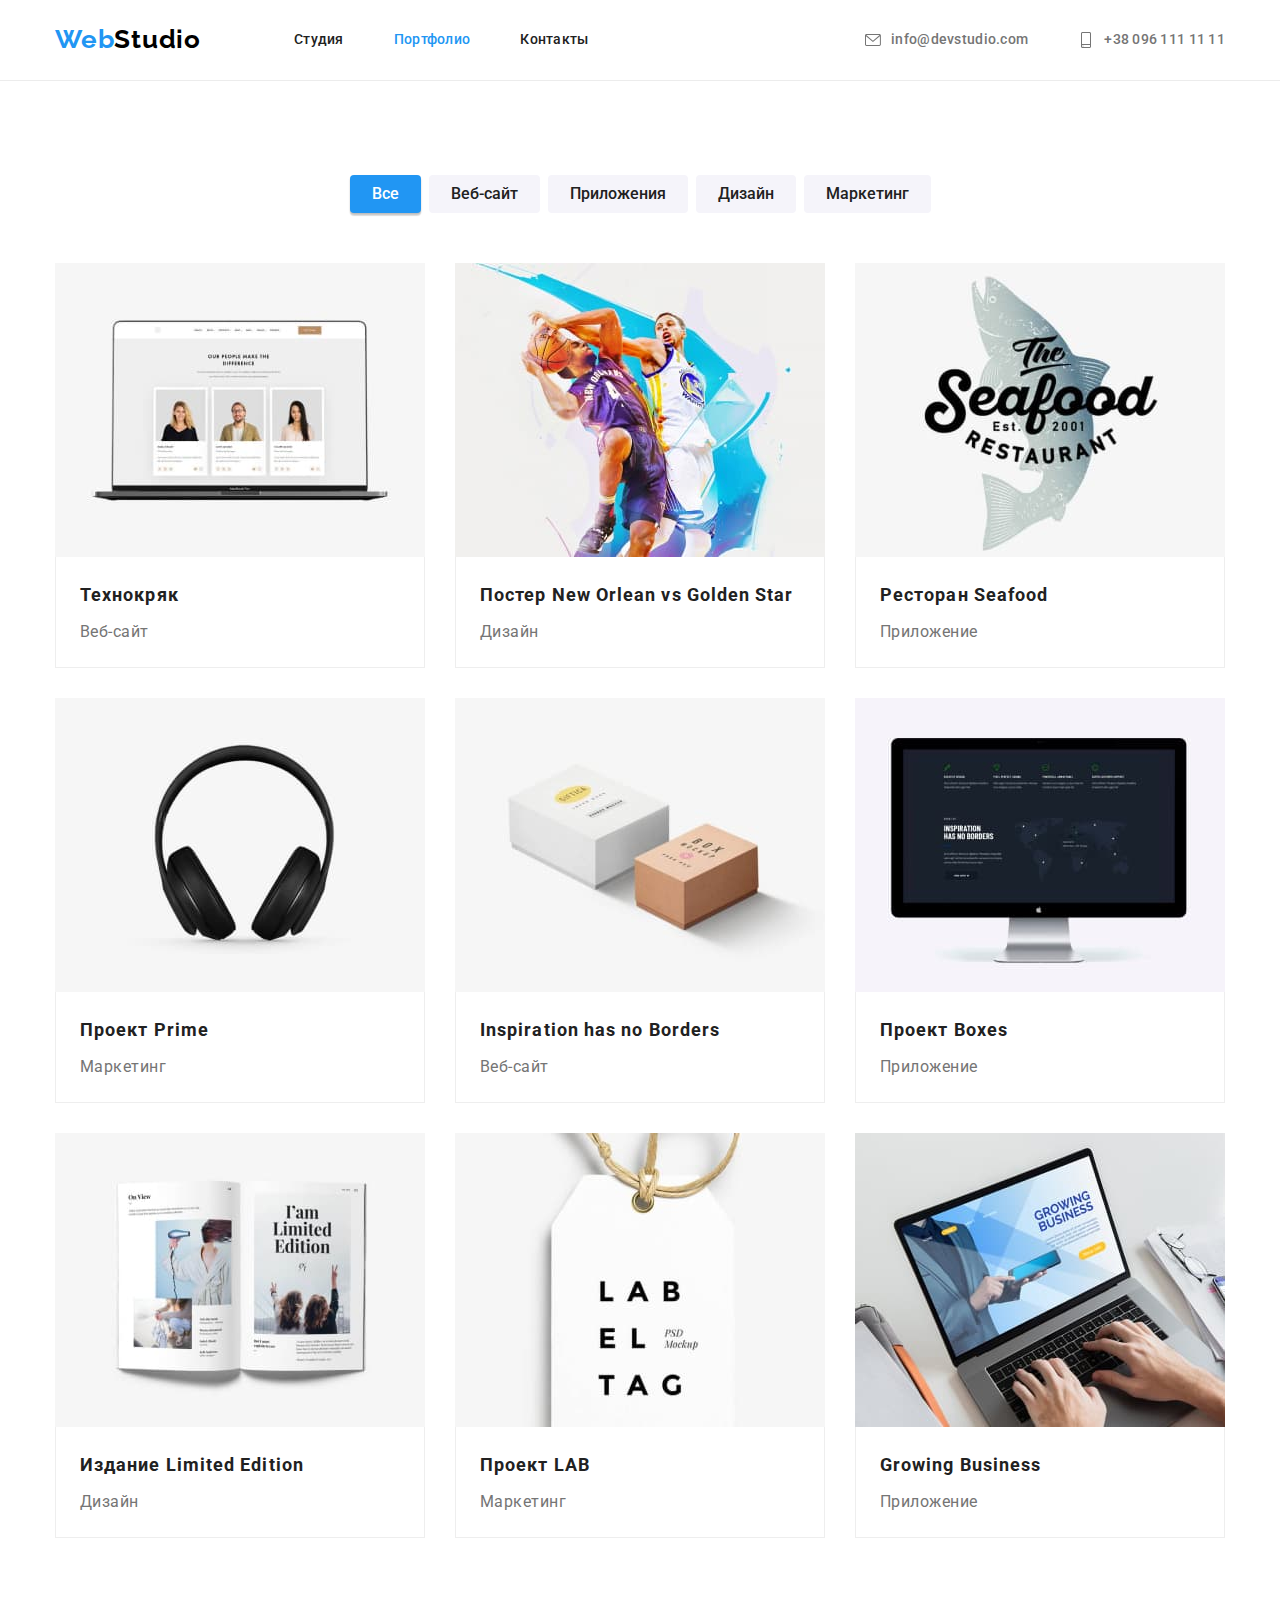
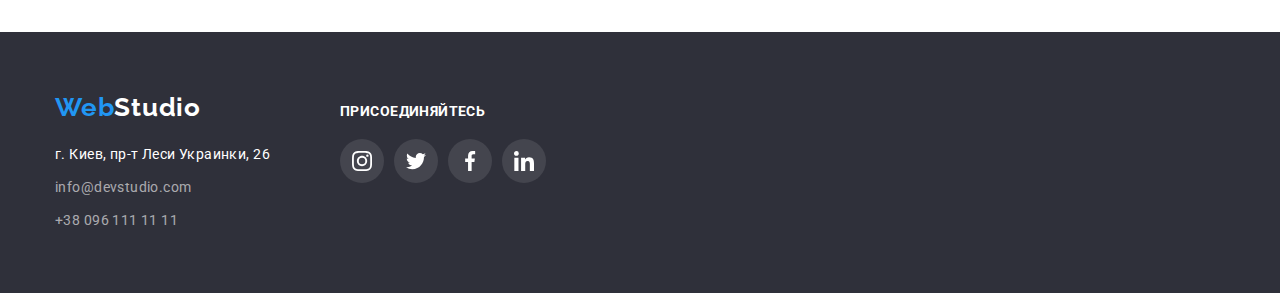
==== commit a95d9ca9: "Revert "Добавляет позиционирование, анимацию и js"" ====
--- a/portfolio.html
+++ b/portfolio.html
@@ -24,7 +24,7 @@
 <body>
     <!-- Menu-->
     <header class="page-header">
-        <div class="container menu">
+        <div class="container page-header">
             <nav class="nav-flex">
                 <a href="./index.html" class="logo link"><span class="blue-logo">Web</span>Studio</a>
                 <ul class="site-nav ">
@@ -71,12 +71,7 @@
                 <ul class="gallery">
                     <li class="iteam">
                         <a href="" class="link">
-                            <div class="img-gallery">
-                                <img src="./img/portfolio/img-p.jpg" alt="Технокряк" width="370px">
-                                <p class="iteam-text">
-                                    Ресурс предлагает комплексные предложения с разным уровнем функционала и сервисов. Все это позволит посетителю получить исчерпывающие сведения о компании или частном лице.
-                                </p>
-                            </div>
+                            <img src="./img/portfolio/img-p.jpg" alt="Технокряк" width="370px">
                             <div class="gallery-desc">
                                 <h2 class="gallery-title">Технокряк</h2>
                                 <p class="gallery-text">Веб-сайт</p>
@@ -86,12 +81,7 @@
                     </li>
                     <li class="iteam">
                         <a href="" class="link">
-                            <div class="img-gallery">
-                                <img src="./img/portfolio/img-p1.jpg" alt="Технокряк" width="370px">
-                                <p class="iteam-text">
-                                    Ресурс предлагает комплексные предложения с разным уровнем функционала и сервисов. Все это позволит посетителю получить исчерпывающие сведения о компании или частном лице.
-                                </p>
-                            </div>
+                            <img src="./img/portfolio/img-p1.jpg" alt="Постер New Orlean vs Golden Star" width="370px">
                             <div class="gallery-desc">
                                 <h2 class="gallery-title">Постер New Orlean vs Golden Star</h2>
                                 <p class="gallery-text">Дизайн</p>
@@ -101,12 +91,7 @@
                     </li>
                     <li class="iteam">
                         <a href="" class="link">
-                            <div class="img-gallery">
-                                <img src="./img/portfolio/img-p2.jpg" alt="Технокряк" width="370px">
-                                <p class="iteam-text">
-                                    Ресурс предлагает комплексные предложения с разным уровнем функционала и сервисов. Все это позволит посетителю получить исчерпывающие сведения о компании или частном лице.
-                                </p>
-                            </div>
+                            <img src="./img/portfolio/img-p2.jpg" alt="Ресторан Seafood" width="370px">
                             <div class="gallery-desc">
                                 <h2 class="gallery-title">Ресторан Seafood</h2>
                                 <p class="gallery-text">Приложение</p>
@@ -116,12 +101,7 @@
                     </li>
                     <li class="iteam">
                         <a href="" class="link">
-                            <div class="img-gallery">
-                                <img src="./img/portfolio/img-p3.jpg" alt="Технокряк" width="370px">
-                                <p class="iteam-text">
-                                    Ресурс предлагает комплексные предложения с разным уровнем функционала и сервисов. Все это позволит посетителю получить исчерпывающие сведения о компании или частном лице.
-                                </p>
-                            </div>
+                            <img src="./img/portfolio/img-p3.jpg" alt="Проект Prime" width="370px">
                             <div class="gallery-desc">
                                 <h2 class="gallery-title">Проект Prime</h2>
                                 <p class="gallery-text">Маркетинг</p>
@@ -132,12 +112,7 @@
 
                     <li class="iteam">
                         <a href="" class="link">
-                            <div class="img-gallery">
-                                <img src="./img/portfolio/img-p4.jpg" alt="Технокряк" width="370px">
-                                <p class="iteam-text">
-                                    Ресурс предлагает комплексные предложения с разным уровнем функционала и сервисов. Все это позволит посетителю получить исчерпывающие сведения о компании или частном лице.
-                                </p>
-                            </div>
+                            <img src="./img/portfolio/img-p4.jpg" alt="Inspiration has no Borders" width="370px">
                             <div class="gallery-desc">
                                 <h2 class="gallery-title">Inspiration has no Borders</h2>
                                 <p class="gallery-text">Веб-сайт</p>
@@ -147,12 +122,7 @@
                     </li>
                     <li class="iteam">
                         <a href="" class="link">
-                            <div class="img-gallery">
-                                <img src="./img/portfolio/img-p5.jpg" alt="Технокряк" width="370px">
-                                <p class="iteam-text">
-                                    Ресурс предлагает комплексные предложения с разным уровнем функционала и сервисов. Все это позволит посетителю получить исчерпывающие сведения о компании или частном лице.
-                                </p>
-                            </div>
+                            <img src="./img/portfolio/img-p5.jpg" alt="Проект Boxes" width="370px">
                             <div class="gallery-desc">
                                 <h2 class="gallery-title">Проект Boxes</h2>
                                 <p class="gallery-text">Приложение</p>
@@ -162,12 +132,7 @@
                     </li>
                     <li class="iteam">
                         <a href="" class="link">
-                            <div class="img-gallery">
-                                <img src="./img/portfolio/img-p6.jpg" alt="Технокряк" width="370px">
-                                <p class="iteam-text">
-                                    Ресурс предлагает комплексные предложения с разным уровнем функционала и сервисов. Все это позволит посетителю получить исчерпывающие сведения о компании или частном лице.
-                                </p>
-                            </div>
+                            <img src="./img/portfolio/img-p6.jpg" alt="Издание Limited Edition" width="370px">
                             <div class="gallery-desc">
                                 <h2 class="gallery-title">Издание Limited Edition</h2>
                                 <p class="gallery-text">Дизайн</p>
@@ -176,12 +141,7 @@
                     </li>
                     <li class="iteam">
                         <a href="" class="link">
-                            <div class="img-gallery">
-                                <img src="./img/portfolio/img-p7.jpg" alt="Технокряк" width="370px">
-                                <p class="iteam-text">
-                                    Ресурс предлагает комплексные предложения с разным уровнем функционала и сервисов. Все это позволит посетителю получить исчерпывающие сведения о компании или частном лице.
-                                </p>
-                            </div>
+                            <img src="./img/portfolio/img-p7.jpg" alt="Проект LAB" width="370px">
                             <div class="gallery-desc">
                                 <h2 class="gallery-title">Проект LAB</h2>
                                 <p class="gallery-text">Маркетинг</p>
@@ -190,12 +150,7 @@
                     </li>
                     <li class="iteam">
                         <a href="" class="link">
-                            <div class="img-gallery">
-                                <img src="./img/portfolio/img-p8.jpg" alt="Технокряк" width="370px">
-                                <p class="iteam-text">
-                                    Ресурс предлагает комплексные предложения с разным уровнем функционала и сервисов. Все это позволит посетителю получить исчерпывающие сведения о компании или частном лице.
-                                </p>
-                            </div>
+                            <img src="./img/portfolio/img-p8.jpg" alt="Growing Business" width="370px">
                             <div class="gallery-desc">
                                 <h2 class="gallery-title">Growing Business</h2>
                                 <p class="gallery-text">Приложение</p>
--- a/css/styles.css
+++ b/css/styles.css
@@ -33,7 +33,6 @@
     background-color: var(--white-color);
     color: var(--text-primary-color);
     font-family: 'Roboto', sans-serif;
-    padding-top: 80px;
 }
 
 h1,
@@ -89,9 +88,6 @@
     font-size: 26px;
     line-height: 1.2;
     letter-spacing: 0.03em;
-    transition-property: color;
-    transition-duration: 250ms;
-    transition-timing-function: cubic-bezier(0.4, 0, 0.2, 1);
 }
 
 .logo .blue-logo {
@@ -109,27 +105,13 @@
 .page-header {
     border-bottom: 1px solid #ECECEC;
     background: #FFFFFF;
-    width: 100%;
-    position: fixed;
-    top: 0%;
-    left: 50%;
-    transform: translate( -50%, 0%);
-    z-index: 1;
-    content: '';
-}
-
-.container.menu {
+    /* position: fixed; */
+}
+
+.container.page-header {
     display: flex;
     align-items: center;
     border-bottom: none;
-}
-
-
-/* Nav-flex */
-
-.nav-flex {
-    display: flex;
-    align-items: center;
 }
 
 
@@ -144,8 +126,9 @@
     letter-spacing: 0.02em;
 }
 
-.site-nav .item {
-    position: relative;
+.nav-flex {
+    display: flex;
+    align-items: center;
 }
 
 .site-nav .item:not(:last-child) {
@@ -157,10 +140,6 @@
     padding-top: 32px;
     padding-bottom: 32px;
     color: var(--text-secondary-color);
-    cursor: pointer;
-    transition-property: color;
-    transition-duration: 250ms;
-    transition-timing-function: cubic-bezier(0.4, 0, 0.2, 1);
 }
 
 .site-nav .link:hover,
@@ -170,18 +149,7 @@
 
 .site-nav .link.current {
     color: var(--accent-color);
-}
-
-.site-nav .link.current::after {
-    display: inline-block;
-    position: absolute;
-    bottom: 0;
-    left: 0;
-    content: '';
-    width: 100%;
-    height: 4px;
-    background: var(--accent-color);
-    border-radius: 2px;
+    cursor: pointer
 }
 
 
@@ -205,9 +173,6 @@
     display: flex;
     color: var(--text-primary-color);
     fill: var(--text-primary-color);
-    transition-property: fill, color;
-    transition-duration: 250ms;
-    transition-timing-function: cubic-bezier(0.4, 0, 0.2, 1);
 }
 
 .auth-nav .link:hover,
@@ -308,13 +273,12 @@
 
 .adv-icon {
     display: flex;
-    justify-content: center;
-    align-items: center;
     padding: 0;
     margin: 0 0 30px 0;
     height: 120px;
     background-color: #F5F4FA;
-    border-radius: 4px;
+    justify-content: center;
+    align-items: center
 }
 
 .adv-svg {
@@ -337,30 +301,6 @@
 
 .doing-item:not(:last-child) {
     margin-right: 30px;
-}
-
-.doing-item {
-    position: relative;
-}
-
-.doing-thumb {
-    position: absolute;
-    width: 370px;
-    height: 70px;
-    left: 0;
-    bottom: 0;
-    background: rgba(47, 48, 58, 0.8);
-}
-
-.text-doning {
-    padding: 27px 0px;
-    font-weight: 700;
-    font-size: 14px;
-    line-height: 16px;
-    text-align: center;
-    letter-spacing: 0.03em;
-    text-transform: uppercase;
-    color: #FFFFFF;
 }
 
 
@@ -422,9 +362,6 @@
     justify-content: center;
     align-items: center;
     fill: #AFB1B8;
-    transition-property: fill, border-radius, background;
-    transition-duration: 250ms;
-    transition-timing-function: cubic-bezier(0.4, 0, 0.2, 1);
 }
 
 .team-icon:not(:last-child) {
@@ -464,11 +401,7 @@
     border: 1px solid #AFB1B8;
     box-sizing: border-box;
     border-radius: 4px;
-    cursor: pointer;
     object-fit: contain;
-    transition-property: fill, border, box-sizing, border-radius;
-    transition-duration: 250ms;
-    transition-timing-function: cubic-bezier(0.4, 0, 0.2, 1);
 }
 
 .company-link:active,
@@ -500,9 +433,6 @@
     line-height: 1.62;
     text-decoration: none;
     text-align: center;
-    transition-property: color, background-color;
-    transition-duration: 250ms;
-    transition-timing-function: cubic-bezier(0.4, 0, 0.2, 1);
 }
 
 .button:hover,
@@ -519,10 +449,6 @@
     font-weight: 700;
     font-size: 16px;
     line-height: 1.88;
-    cursor: pointer;
-    transition-property: background-color, color;
-    transition-duration: 250ms;
-    transition-timing-function: cubic-bezier(0.4, 0, 0.2, 1);
 }
 
 .button.primary:hover,
@@ -530,13 +456,8 @@
 .button.primary:active {
     background-color: var(--batton-secondary-color);
     color: var(--batton-primary-color);
-}
-
-.button.secondary,
-.button.current.secondary {
-    transition-property: box-shadow;
-    transition-duration: 250ms;
-    transition-timing-function: cubic-bezier(0.4, 0, 0.2, 1);
+    cursor: pointer;
+    padding: 10px 32px;
 }
 
 .button.secondary:hover,
@@ -547,66 +468,6 @@
 }
 
 
-/* Modal */
-
-.backdrop {
-    position: fixed;
-    top: 0%;
-    left: 0%;
-    width: 100%;
-    height: 100%;
-    background: rgba(0, 0, 0, 0.2);
-    z-index: 2;
-    transition-duration: 250ms;
-    transition-timing-function: cubic-bezier(0.4, 0, 0.2, 1);
-}
-
-.backdrop.is-hidden {
-    opacity: 0;
-    pointer-events: none;
-}
-
-.modal {
-    position: absolute;
-    top: 50%;
-    left: 50%;
-    transform: translate(-50%, -50%);
-    width: 528px;
-    height: 581px;
-    background: #FFFFFF;
-    box-shadow: 0px 1px 3px rgba(0, 0, 0, 0.12), 0px 1px 1px rgba(0, 0, 0, 0.14), 0px 2px 1px rgba(0, 0, 0, 0.2);
-    border-radius: 4px;
-    display: flex;
-    justify-content: flex-end;
-}
-
-.esc {
-    margin: 8px 8px 0 0;
-    width: 30px;
-    height: 30px;
-    display: flex;
-    justify-content: center;
-    align-items: center;
-    background: #FFFFFF;
-    border: 1px solid rgba(0, 0, 0, 0.1);
-    box-sizing: border-box;
-    border-radius: 50%;
-    cursor: pointer;
-}
-
-.esc:hover .ecs-svg {
-    transform: rotateZ(315deg);
-}
-
-.ecs-svg {
-    width: 18px;
-    height: 18px;
-    transition-property: transform;
-    transition-duration: 500ms;
-    transition-timing-function: cubic-bezier(0.4, 0, 0.2, 1);
-}
-
-
 /* Footer */
 
 .footer {
@@ -654,12 +515,6 @@
     margin-bottom: 9px;
 }
 
-.footer .link {
-    transition-property: color;
-    transition-duration: 250ms;
-    transition-timing-function: cubic-bezier(0.4, 0, 0.2, 1);
-}
-
 .footer .link:hover,
 .footer .link:focus {
     color: var(--accent-color);
@@ -697,9 +552,6 @@
     fill: #FFFFFF;
     border-radius: 50%;
     background: rgba(255, 255, 255, 0.1);
-    transition-property: border-radius, background;
-    transition-duration: 250ms;
-    transition-timing-function: cubic-bezier(0.4, 0, 0.2, 1);
 }
 
 .join-icon:not(:last-child) {
@@ -762,67 +614,11 @@
 
 .gallery .link {
     display: block;
-    position: relative;
-    cursor: pointer;
-    transition-property: background, border, box-shadow;
-    transition-duration: 250ms;
-    transition-timing-function: cubic-bezier(0.4, 0, 0.2, 1);
-}
-
-.img-gallery {
-    overflow: hidden;
-    position: relative;
-}
-
-.img-gallery::before {
-    display: inline-block;
-    position: absolute;
-    top: 0%;
-    left: 0%;
-    content: "";
-    width: 100%;
-    height: 100%;
-    background: rgba(33, 150, 243, 0.9);
-    opacity: 0;
-    overflow: hidden;
-    transform: translateY(100%);
-    transition-property: transform, opacity;
-    transition-duration: 250ms;
-    transition-timing-function: cubic-bezier(0.4, 0, 0.2, 1);
-}
-
-.gallery>.iteam:hover .img-gallery::before {
-    opacity: 1;
-    transform: translateY(0%);
-}
-
-.iteam-text {
-    position: absolute;
-    top: 0%;
-    left: 0%;
-    /* Если поставить падинг и бек, то верхние два селектора не нужны */
-    margin: 63px 24px;
-    font-weight: 400;
-    font-size: 18px;
-    line-height: 1.56;
-    letter-spacing: 0.03em;
-    color: #ffffff;
-    /* background: rgba(33, 150, 243, 0.9); */
-    opacity: 1;
-    overflow: hidden;
-    transform: translateY(150%);
-    transition-property: transform, opacity;
-    transition-duration: 250ms;
-    transition-timing-function: cubic-bezier(0.4, 0, 0.2, 1);
-}
-
-.gallery>.iteam:hover .iteam-text {
-    opacity: 1;
-    transform: translateY(0%);
 }
 
 .gallery .link:hover,
 .gallery .link:focus {
+    cursor: pointer;
     background: #FFFFFF;
     border: 1px solid #EEEEEE;
     box-shadow: 0px 1px 1px rgba(0, 0, 0, 0.12), 0px 4px 4px rgba(0, 0, 0, 0.06), 1px 4px 6px rgba(0, 0, 0, 0.16);
